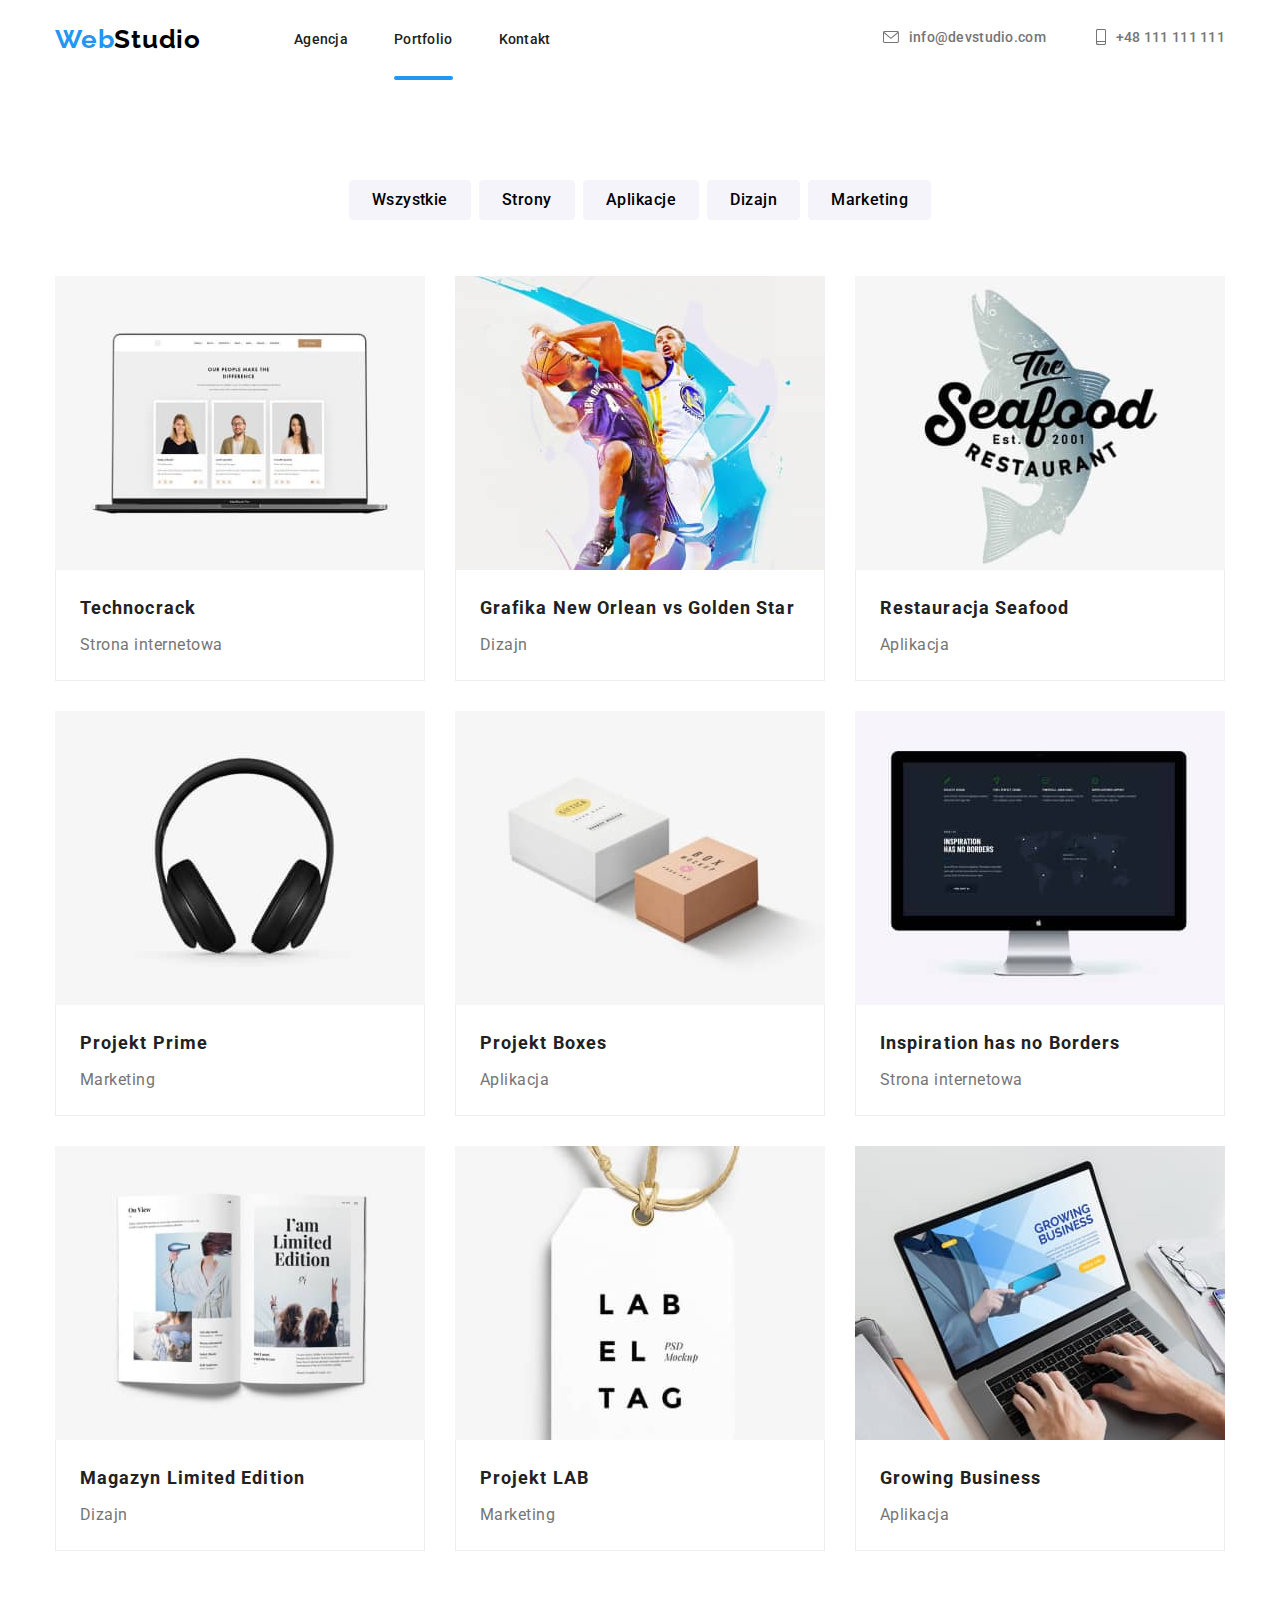
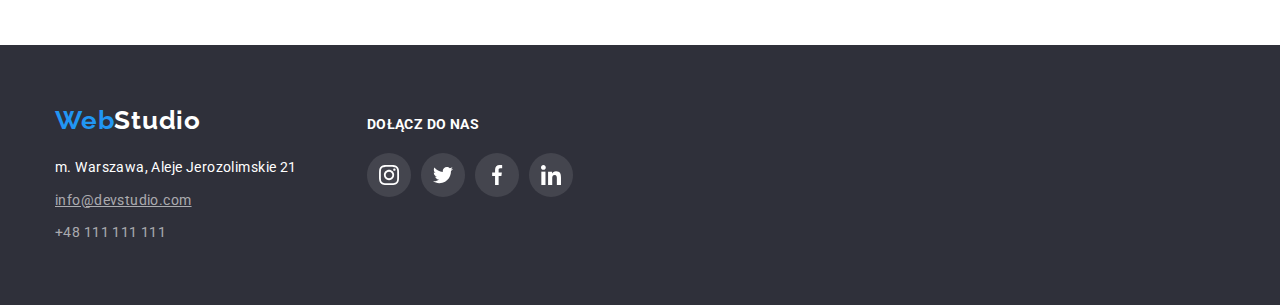
==== portfolio.html @ 08f88b11 "First step" ====
<!DOCTYPE html>
<html lang="pl">
<head>
    <meta charset="UTF-8">
    <meta http-equiv="X-UA-Compatible" content="IE=edge">
    <meta name="viewport" content="width=device-width, initial-scale=1.0">
    <title>Portfolio</title>
    <link rel="preconnect" href="https://fonts.googleapis.com">
<link rel="preconnect" href="https://fonts.gstatic.com" crossorigin>
<link href="https://fonts.googleapis.com/css2?family=Raleway:wght@700&family=Roboto:wght@400;500;700;900&display=swap" rel="stylesheet"> 
<link rel="stylesheet" href="https://cdnjs.cloudflare.com/ajax/libs/modern-normalize/1.1.0/modern-normalize.min.css">
    <link rel="stylesheet" href="./css/styles.css"/>
</head>
<body>
    <header class="headering">
        <div class="container wrapper-1">
        <nav class="wrapper-15">
         <a class="logo" href="./index.html">
            <span class="web">Web</span><span class="studio">Studio</span></a>
            <ul class="list nav-list-1">
                <li><a class="navigation" href="./index.html">Agencja</a></li>
                <li><a class="navigation portfolio" href="./portfolio.html">Portfolio</a></li>
                <li><a class="navigation" href="#">Kontakt</a></li>
            </ul>
        </nav>
            <ul class="list nav-list-2">
            <li>
                <a class="kontakt" href="mailto:info@devstudio.com"><svg class="kontakt-icon" width="16" height="12">
                <use href="./images/icons.svg#icon-envelope"></use></svg>info@devstudio.com</a></li>
            <li>
                <a class="kontakt" href="tel:+48111111111"><svg class="kontakt-icon" width="10" height="16">
                <use href="./images/icons.svg#icon-smartphone"></use></svg>+48 111 111 111</a></li>
            </ul></div>
        
    </header>

    <main>
        <section class="section button-menu-list">
            <div class="container">
            <h2 class="invisible">menu-list-1</h2>
            <ul class="list button-list-2">
                <li><button class="button-2"type="button">Wszystkie</button></li>
                <li><button class="button-2"type="button">Strony</button></li>
                <li><button class="button-2"type="button">Aplikacje</button></li>
                <li><button class="button-2"type="button">Dizajn</button></li>
                <li><button class="button-2"type="button">Marketing</button></li>
            </ul></div>
        </section>
        <section class="section portfolio-section">
            <div class="container">
            <h2 class="invisible">portfolio-list</h2>
            <ul class="list portfolio-list-1">
                <li><div class="picture-1">
                    <div class="technocrack-box">
                    <img class="picture-1-1" src="./images/img11.jpg"
                    alt="Ekran komputera"
                    width="370"
                    height="294"/>
                    <div class="technocrack">
                        <p class="technocrack-text">Technocrack jest popularną platformą wykorzystywaną do 
                        rozpowszechniania koronawirusa. Firmy wykorzystują tę platformę 
                        do celów szpiegowskich i ataków na niezabezpieczone serwery konkurencji</p>
                    </div></div>
                    <div class="portfolio-name-2">
                    <h3 class="name-2">Technocrack</h3>
                    <p class="position-2">Strona internetowa</p></div></div>
                </li>
                <li><div class="picture-1">
                    <div class="technocrack-box">
                    <img class="picture-1-1" src="./images/img12.jpg"
                    alt="Pojedynek koszykarski"
                    width="370"
                    height="294"/>
                    <div class="technocrack">
                        <p class="technocrack-text">Technocrack jest popularną platformą wykorzystywaną do 
                        rozpowszechniania koronawirusa. Firmy wykorzystują tę platformę 
                        do celów szpiegowskich i ataków na niezabezpieczone serwery konkurencji</p>
                    </div></div>
                    <div class="portfolio-name-2">
                    <h3 class="name-2">Grafika New Orlean vs Golden Star</h3>
                    <p class="position-2">Dizajn</p></div></div>
                </li>
                <li><div class="picture-1">
                    <div class="technocrack-box">
                    <img class="picture-1-1"src="./images/img13.jpg"
                    alt="Logo rybnej restauracji"
                    width="370"
                    height="294"/>
                    <div class="technocrack">
                        <p class="technocrack-text">Technocrack jest popularną platformą wykorzystywaną do 
                        rozpowszechniania koronawirusa. Firmy wykorzystują tę platformę 
                        do celów szpiegowskich i ataków na niezabezpieczone serwery konkurencji</p>
                    </div></div>
                    <div class="portfolio-name-2">
                    <h3 class="name-2">Restauracja Seafood</h3>
                    <p class="position-2">Aplikacja</p></div></div>
                </li>
                <li><div class="picture-1">
                    <div class="technocrack-box">
                    <img class="picture-1-1" src="./images/img14.jpg"
                    alt="Słuchawki"
                    width="370"
                    height="294"/>
                    <div class="technocrack">
                        <p class="technocrack-text">Technocrack jest popularną platformą wykorzystywaną do 
                        rozpowszechniania koronawirusa. Firmy wykorzystują tę platformę 
                        do celów szpiegowskich i ataków na niezabezpieczone serwery konkurencji</p>
                    </div></div>
                    <div class="portfolio-name-2">
                    <h3 class="name-2">Projekt Prime</h3>
                    <p class="position-2">Marketing</p></div></div>
                </li>
                <li><div class="picture-1">
                    <div class="technocrack-box">
                    <img class="picture-1-1" src="./images/img15.jpg"
                    alt="Dwa kartony"
                    width="370"
                    height="294"/>
                    <div class="technocrack">
                        <p class="technocrack-text">Technocrack jest popularną platformą wykorzystywaną do 
                        rozpowszechniania koronawirusa. Firmy wykorzystują tę platformę 
                        do celów szpiegowskich i ataków na niezabezpieczone serwery konkurencji</p>
                    </div></div>
                    <div class="portfolio-name-2">
                    <h3 class="name-2">Projekt Boxes</h3>
                    <p class="position-2">Aplikacja</p></div></div>
                </li>
                <li><div class="picture-1">
                    <div class="technocrack-box">
                    <img class="picture-1-1" src="./images/img16.jpg"
                    alt="Monitor"
                    width="370"
                    height="294"/>
                    <div class="technocrack">
                        <p class="technocrack-text">Technocrack jest popularną platformą wykorzystywaną do 
                        rozpowszechniania koronawirusa. Firmy wykorzystują tę platformę 
                        do celów szpiegowskich i ataków na niezabezpieczone serwery konkurencji</p>
                    </div></div>
                    <div class="portfolio-name-2">
                    <h3 class="name-2">Inspiration has no Borders</h3>
                    <p class="position-2">Strona internetowa</p></div></div>
                </li>
                <li><div class="picture-1">
                    <div class="technocrack-box">
                    <img class="picture-1-1"src="./images/img17.jpg"
                    alt="Dwie strony czasopisma"
                    width="370"
                    height="294"/>
                    <div class="technocrack">
                        <p class="technocrack-text">Technocrack jest popularną platformą wykorzystywaną do 
                        rozpowszechniania koronawirusa. Firmy wykorzystują tę platformę 
                        do celów szpiegowskich i ataków na niezabezpieczone serwery konkurencji</p>
                    </div></div>
                    <div class="portfolio-name-2">
                    <h3 class="name-2">Magazyn Limited Edition</h3>
                    <p class="position-2">Dizajn</p></div></div>
                </li>
                <li><div class="picture-1">
                    <div class="technocrack-box">
                    <img class="picture-1-1" src="./images/img18.jpg"
                    alt="Zawieszka Projektu Lab"
                    width="370"
                    height="294"/>
                    <div class="technocrack">
                        <p class="technocrack-text">Technocrack jest popularną platformą wykorzystywaną do 
                        rozpowszechniania koronawirusa. Firmy wykorzystują tę platformę 
                        do celów szpiegowskich i ataków na niezabezpieczone serwery konkurencji</p>
                    </div></div>
                    <div class="portfolio-name-2">
                    <h3 class="name-2">Projekt LAB</h3>
                    <p class="position-2">Marketing</p></div></div>
                </li>
                <li><div class="picture-1">
                    <div class="technocrack-box">
                    <img class="picture-1-1" src="./images/img19.jpg"
                    alt="Praca przy laptopie"
                    width="370"
                    height="294"/>
                    <div class="technocrack">
                        <p class="technocrack-text">Technocrack jest popularną platformą wykorzystywaną do 
                        rozpowszechniania koronawirusa. Firmy wykorzystują tę platformę 
                        do celów szpiegowskich i ataków na niezabezpieczone serwery konkurencji</p>
                    </div></div>
                    <div class="portfolio-name-2">
                    <h3 class="name-2">Growing Business</h3>
                    <p class="position-2">Aplikacja</p></div></div>
                </li>
            </ul></div>
        </section>
    </main>

    <footer class="theme tcity-nav">
        <div class="container theme-container">
            <div>
        <a class="logo-12" href="./index.html">
            <span class="web">Web</span><span class="studio-2">Studio</span></a>
        
        <address>
        <p class="navigation-2 city">m. Warszawa, Aleje Jerozolimskie 21</p>
        <ul class="list"><div class="navigation-city-1">
            <li><a class="navigation-2 city-1 different" href="mailto:info@devstudio.com">info@devstudio.com</a></li>
            <li><a class="navigation-2 city-1" href="tel:+48111111111">+48 111 111 111</a></li></div>
        </ul>
        </address></div>
        <div>
            <h3 class="join">Dołącz do nas</h3>
            <ul class="list join-icon ">
                <li>
                    <a class="join-us-icon"> <svg widith="20" height="20">
                    <use href="./images/icons.svg#icon-instagram2"></use>
                    </svg></a>
                </li>
                <li>
                  <a class="join-us-icon"> <svg widith="20" height="20">
                        <use href="./images/icons.svg#icon-twitter1"></use>
                    </svg></a>  
                </li>
                <li>
                    <a class="join-us-icon"> <svg widith="20" height="20">
                        <use href="./images/icons.svg#icon-facebook1"></use>
                    </svg></a>
                </li>
                <li>
                    <a class="join-us-icon"> <svg widith="20" height="20">
                        <use href="./images/icons.svg#icon-linkedin1"></use>
                    </svg></a>
                </li>
            </ul>
        </div>
    </div>
    </footer>

</body>
</html>
---- css/styles.css ----
*,
*::before,
*::after {
  box-sizing: border-box;}

  *{
  margin:0;
  padding:0;
  }

h1, h2, h2, p, ul{
margin: 0;
border: 0;
padding: 0;
font-size: 100%;
}

body{
    font-family: 'Roboto', sans-serif, 'Raleway', sans-serif;
    color:#212121;
}

:root {
    --brand-color:#2196F3;
    --primary-color: #ffffff;
    --icon-color: #AFB1B8;
}
.container{
width: 100%;
max-width: 1200px;
padding: 0 15px;
margin:0 auto;
}
.section{
padding-top: 94px;
padding-bottom: 94px;
}

.headering{
background-color:var(--primary-color);
display:flex;
padding-top: 24px;
padding-bottom: 25px;
}

.logo{
text-decoration: none;
display: block;
}
.web{
font-family: 'Raleway', sans-serif;
font-size: 26px ;
font-weight: 700 ;
color: var(--brand-color);
line-height: 1.2;
letter-spacing: 0.03em;
text-align: left;
}

.studio{
font-family: 'Raleway', sans-serif;
font-weight: 700;
font-size: 26px;
line-height: 1.2;
letter-spacing: 0.03em;
text-align: left;
color:#000000;
}
.wrapper-1{
display:flex;
align-items: center;
justify-content: space-between;
}
.wrapper-15{
display:flex;
align-items: center;
gap:93px;
}

.nav-list-1{
display:flex;
list-style: none;
gap: 46px;
}

.kontakt-icon{
fill:rgba(117, 117, 117, 1);
transition: fill 250ms cubic-bezier(0.4, 0, 0.2, 1);
}

.nav-list-2{
display:flex;
gap: 50px; 
}

.studio-2{
font-family: 'Raleway', sans-serif;
color: var(--primary-color);
font-weight: 700;
font-size: 26px;
line-height: 1.2;
letter-spacing: 0.03em;
text-align: left;
}

.list {
list-style-type: none;

}

.navigation{
font-weight: 500;
font-size: 14px;
line-height: 1.15;
letter-spacing: 0.02em;
text-decoration: none;
color:#212121
}

.navigation:hover, .navigation:focus,
.kontakt:hover, .kontakt:focus{
color: var(--brand-color);
}

.kontakt:hover, .kontakt:focus-within{
color: var(--brand-color);
}

.kontakt:hover .kontakt-icon,
.kontakt:focus-within .kontakt-icon{
 fill: var(--brand-color); 
}

.kontakt{
font-weight: 500;
font-size: 14px;
line-height: 1.15;
letter-spacing: 0.02em;
text-decoration: none;
color: #757575;
display:inline-flex;
gap:10px;
align-items: center;
transition:color 250ms cubic-bezier(0.4, 0, 0.2, 1);
}

.agency, .portfolio{
position:relative;
transition: color 250ms cubic-bezier(0.4, 0, 0.2, 1);
}

.agency::after, .portfolio::after{
  content:"";
  position:absolute;
  height: 4px;
  background-color: var(--brand-color);
  width: 100%;
  border-radius: 2px;
  bottom: -33px;
  left:0;

}
.theme{
background-color:#2F303A;
padding-top:200px;
padding-bottom: 200px;
}

.theme-button{
display:flex;
justify-content: center;
align-items: center;
flex-direction: column;
gap:30px;
}

.theme-button-1{
background-image: linear-gradient(rgba(47, 48, 58, 0.4), rgba(255, 255, 255, 0)), url("../images/foto20.jpg");
background-size: cover;
background-repeat: no-repeat;
}

.theme-1{
font-weight: 900;
font-size: 44px;
line-height: 1.36;
text-align: center;
letter-spacing: 0.06em;
color: var(--primary-color);  
max-width:696px;
}

.button-1{
background-color: var(--brand-color);
display: block;
font-family: inherit;
border: 2px solid var(--brand-color);
color: var(--primary-color);
border-radius: 4px;
font-weight: 700;
font-size: 16px;
line-height: 1.87;
letter-spacing: 0.06em;
cursor: pointer;
align-items: center;
text-align:center;
padding:10px 41px 10px 42px;
}

.invisible{
display:none;
}

.lorem1{
font-size: 14px;
line-height: 1.14;
letter-spacing: 0.03em;
margin-bottom: 10px;
}

.lorem2{
font-size: 14px;
line-height: 1.7;
letter-spacing: 0.03em;
color: #757575;
}
.lorem-list{
display:flex;
align-items: center;
justify-content: space-between;
gap:30px;
}

.lorem-list-1{
padding-bottom:0px;
}
.lorem-list-icon{
  background-color: #F5F4FA;
  padding: 25px 100px;
  margin-bottom:30px;
  
}
.part-1{
font-size: 36px;
line-height: 1.12;
text-align: center;
letter-spacing: 0.03em;
display:block;
margin-bottom: 50px;
}

.list-part-1{
display:flex;
align-items: center;
justify-content: space-between;
gap: 15px;
}

.box-list{
position:relative;
}

.box-img{
  display:block;
}

.box-part-1{
position:absolute;
width:100%;
height: 70px;
background-color:rgba(47, 48, 58, 0.8);
transform:translateY(-100%);
display:flex;
justify-content: center;
align-items: center;
}

.box-part-1-text{
font-size: 14px;
line-height: 1.14;
text-align: center;
letter-spacing: 0.03em;
text-transform: uppercase;
color:var(--primary-color);
}

.wrapper-2{
background-color: #F5F4FA; 
height: 708px;

}

.list-part-2{
display:flex;
align-items: center;
justify-content: space-between;
gap: 30px;

}
.our-team{
padding-top:94px;
}

.pictures-3{
background-color: #ffffff;
box-shadow: 0px 1px 3px rgba(0, 0, 0, 0.12), 0px 1px 1px rgba(0, 0, 0, 0.14), 0px 2px 1px rgba(0, 0, 0, 0.2);
border-radius: 0px 0px 4px 4px;
}

.name-position{
display:flex;
flex-direction: column;
text-align: center;
padding-top:30px;
padding-bottom: 16px;
gap:10px;
}

.name{
font-weight: 500;
font-size: 16px;
line-height: 1.19;
letter-spacing: 0.03em;
}

.position-1{
font-size: 16px;
line-height: 1.19;
letter-spacing: 0.03em;
color: #757575;
}


.our-team-icon {
 display: flex; 
 gap: 10px;
 align-items: center;
 justify-content: center;
 padding-bottom: 30px;
}

.team-icon-list{
 display:flex;
 align-items: center;
 justify-content: center;
 width: 44px;
 height: 44px;
 border-radius: 50%;
fill: var(--icon-color);
transition:fill 250ms cubic-bezier(.4, 0, 0.2, 1);
background-color: var(--primary-color);
transition: background-color 250ms cubic-bezier(0.4, 0, 0.2, 1);
}

.team-icon-list:hover, .team-icon-list:focus{
  fill:var(--primary-color);
  background-color: var(--brand-color);
}

.customer-list{
  display:flex;
  text-align: center;
  gap:30px;
}
.customers-1{
font-size: 36px;
line-height: 1.17;
text-align: center;
letter-spacing: 0.03em;
margin-bottom:50px;
}
.customer-icon{
  padding:16px 32px;
  fill: var(--icon-color);
  border: 1px solid var(--icon-color);
  border-radius: 4px;
  transition:fill 250ms cubic-bezier(0.4, 0, 0.2, 1),
  border 250ms cubic-bezier(0.4, 0, 0.2, 1);
}
.customer-icon:focus, 
.customer-icon:hover{
cursor:pointer;
border:1px solid var(--brand-color);
border-radius: 4px;
fill: var(--brand-color);
}

.button-2{
background-color:#F5F4FA ;
font-family: inherit;
border: 1px solid #F5F4FA;
font-family: inherit;
text-align: center;
border-radius: 4px;
font-weight: 500;
font-size: 16px;
line-height: 1.62;
letter-spacing: 0.03em;
cursor: pointer;  
padding:6px 22px;
transition:background-color 250ms cubic-bezier(.4, 0, 0.2, 1),
color 250ms cubic-bezier(.4, 0, 0.2, 1);
}

.button-list-2{
display: flex;
align-items: center;
justify-content: space-between;
justify-content: center; 
gap: 8px;
}

.button-2:hover, .button-2:focus{
background-color: var(--brand-color);
color:var(--primary-color);
box-shadow: 0px 2px 2px 0px rgba(0, 0, 0, 0.12), 0px 1px 2px 0px rgba(0, 0, 0, 0.08),
0px 3px 1px 0px rgba(0, 0, 0, 0.1);
border: 1px solid var(--brand-color);
} 

.button-menu-list{
margin-top:6px;
padding-bottom:0px;
margin-bottom:56px;
}
.name-2{
font-size: 18px;
line-height: 2;
letter-spacing: 0.06em;
text-align: left;
padding-top:20px;
padding-bottom: 4px;
}

.position-2{
font-size: 16px;
line-height: 1.87;
letter-spacing: 0.03em;
color: #757575;
text-align: left;
padding-bottom: 20px;
}

.portfolio-section{
padding-top:0px;
}
.portfolio-list-1{
display: flex;
align-items:center;
justify-content: space-between;
flex-wrap: wrap;
flex-direction: row;
gap: 30px;
}

.picture-1{
flex-basis: calc((100%-60px)/3);
}
.picture-1:hover{
  box-shadow: 1px 4px 6px 0px rgba(0, 0, 0, 0.16), 0px 4px 4px 0px rgba(0, 0, 0, 0.06),
  0px 1px 1px 0px rgba(0, 0, 0, 0.12);
}

.picture-1-1{
  display:block;
}

.portfolio-name-2{
border-bottom: 1px solid #EEEEEE;
border-left: 1px solid #EEEEEE;
border-right: 1px solid #EEEEEE;
padding-left: 24px;
padding-right:24px;
}
.technocrack-box{
  width: 370px;
  height:294px;
  position:relative;
  overflow: hidden;
}

.technocrack{
position:absolute;
width:100%;
height:100%;
background-color: rgba(33, 150, 243, 0.9);;
transform: translateY(100%);
transition: transform 250ms cubic-bezier(0.4, 0, 0.2, 1);
}

.technocrack-text{
font-weight: 400;
font-size: 18px;
line-height: 1.55;
letter-spacing: 0.03em;
color:var(--primary-color);
padding:49px 45px 49px 24px;
}

.picture-1:hover .technocrack{
  transform: translateY(-100%);
}

.navigation-2{
font-style: normal;
font-size: 14px;
line-height: 1.7;
letter-spacing: 0.03em;
text-decoration: none;
}
.city{
color:var(--primary-color);
padding-top:20px;
padding-bottom:9px;
}
.city-1 {
color:rgba(255, 255, 255, 0.6);
}
.city-1:hover, .city-1:focus{
color: var(--brand-color);
}
.different{
text-decoration-line: underline;
}

.tcity-nav{
padding-top:60px;
padding-bottom: 60px;
display: flex;
}

.logo-12{
text-decoration: none;
display: block;
width: 115px;
height: 31px;
padding-bottom:20px;
}

.navigation-city-1{
display:flex;
flex-direction: column;
gap:9px;
}
 
.join{
font-weight: 700;
font-size: 14px;
line-height: 1.14;
letter-spacing: 0.03em;
text-transform: uppercase;
color: var(--primary-color);
margin-bottom: 20px;
padding-top: 12px;
}

.join-icon{
display: flex;
gap:10px;
}

.join-us-icon{
 display:flex;
 align-items: center;
 justify-content: center;
 width: 44px;
 height: 44px;
 border-radius: 50%;
background-color: rgba(255, 255, 255, 0.1);
fill: var(--primary-color);
transition: background-color 250ms cubic-bezier(0.4, 0, 0.2, 1);
}

.join-us-icon:hover, .join-us-icon:focus{
background-color: var(--brand-color);
}
.theme-container{
display: flex;
gap:70px;
}

.newsletter{
font-weight: 700;
font-size: 14px;
line-height: 1.14;
letter-spacing: 0.03em;
text-transform: uppercase;
color: #FFFFFF;
}

.send-text{
font-weight: 700;
font-size: 16px;
line-height: 1.87;
letter-spacing: 0.06em;
color: #FFFFFF;
padding:10px 24px 10px 42px;
}

.send-icon{
  fill:#ffffff;
  padding-right: 28px;
 
}


.newsletter-button{
background-color: var(--brand-color);
display:flex;
align-items: center;
text-align: center;
cursor:pointer;
width: 200px;
height: 50px;
}

.is-hidden{
  pointer-events: none;
  visibility: hidden;
  opacity:0;
  transform:translateX(-50%) translateY(-50%) scale(0) rotate(0deg) skew(40deg, 40deg);
}

.backdrop{
  position:fixed;
  width: 100%;
  height: 100%;
  background-color: rgba(0, 0, 0, 0.2);
  display:flex;
  justify-content: center;
  align-items: center;
  top:0;
  left: 0;
}
.modal{
  margin:0;
  width:528px;
  height: 581px;
  background: var(--primary-color);
  border-radius: 4px;
  box-shadow:0px 1px 3px rgba(0, 0, 0, 0.12), 0px 1px 1px rgba(0, 0, 0, 0.14), 0px 2px 1px rgba(0, 0, 0, 0.12);
  transform: translate(-50% -50%);
  opacity:inherit;
  visibility: inherit;
  transition-property: visibility, opacity;
  transition-duration: 250ms;
  transition-timing-function: cubic-bezier(0.4, 0, 0.2, 1);
  position: relative;
}
.close-btn{
  position: absolute;
  top: 8px;
  right: 8px;
  width:30px;
  height:30px;
  background-color: var(--primary-color);
  border: 1px solid rgba(0, 0, 0, 0.1);
  border-radius: 50%;
  cursor: pointer;
  margin:auto;
  padding:0;
}
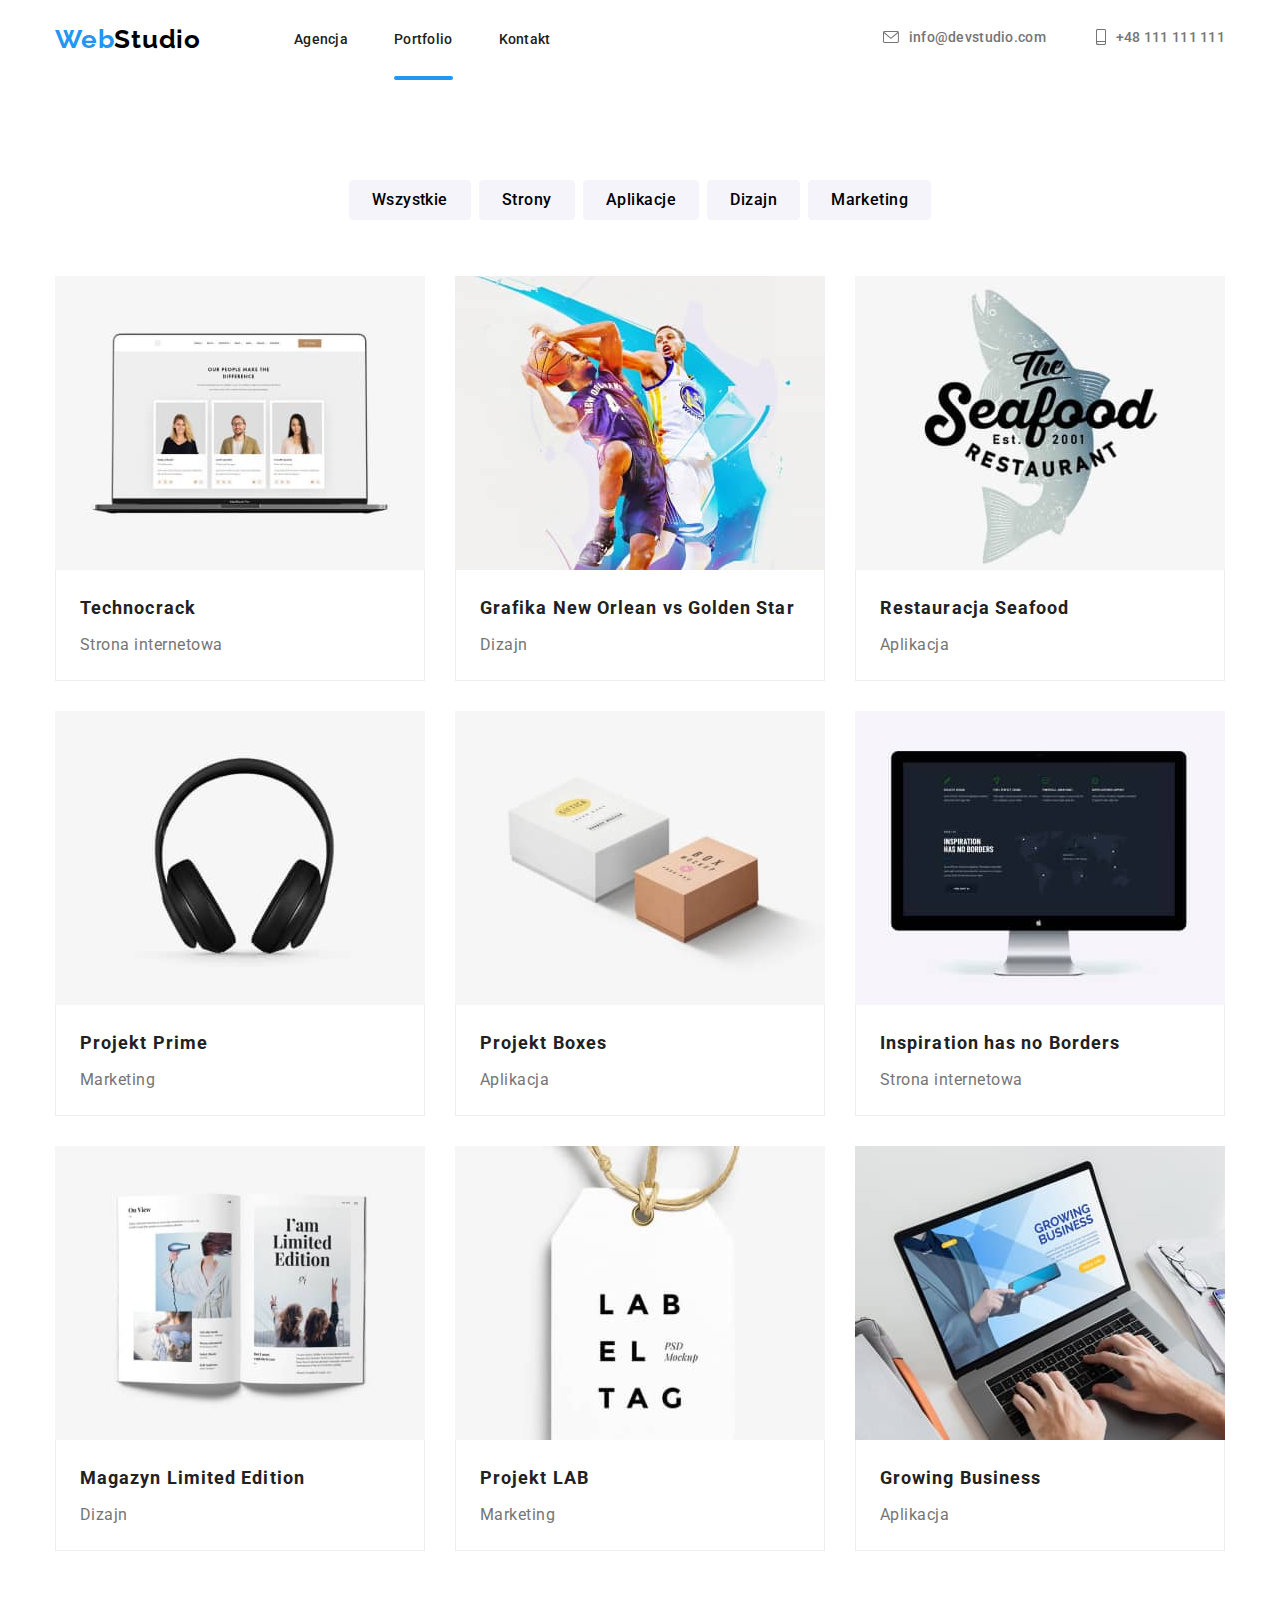
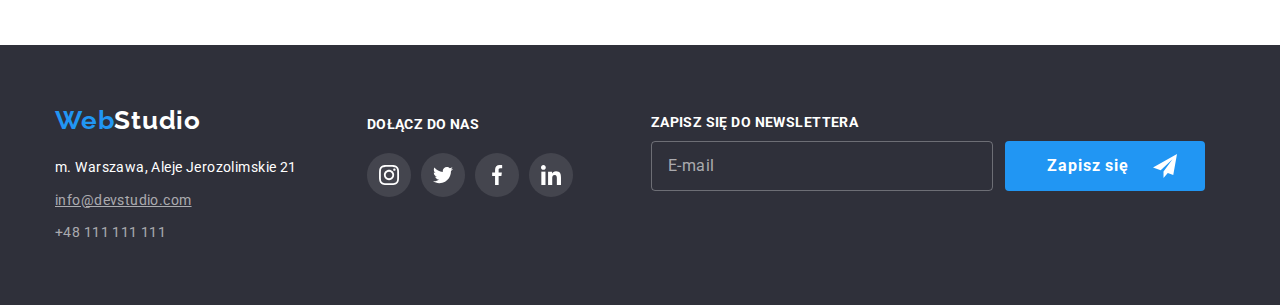
==== commit bc399f57: "just vector" ====
--- a/portfolio.html
+++ b/portfolio.html
@@ -227,8 +227,15 @@
                 </li>
             </ul>
         </div>
+        <form class="form-1">
+        <label class="newsletter" for="email">zapisz się do newslettera</label>
+        <div class="form-2"><input class="send-input" type="email" id="name" placeholder="E-mail"/>
+        <button class="newsletter-button" type="submit">Zapisz się
+            <svg class="send-icon-news" width="24" height="24">
+            <use href="./images/icons.svg#icon-send"></use>
+        </svg></button></div>
+    </form>
     </div>
     </footer>
-
 </body>
 </html>--- a/css/styles.css
+++ b/css/styles.css
@@ -579,6 +579,30 @@
 gap:70px;
 }
 
+.form-1{
+margin-top:10px;
+margin-left: 8px;
+}
+
+.send-input{
+background-color: transparent;
+border-radius: 4px;
+border:1px solid rgba(255, 255, 255, 0.3);
+color:var(--primary-color);
+width: 342px;
+height: 50px;
+padding-left:16px;
+}
+
+.send-input::placeholder{
+font-weight: 400;
+font-size: 16px;
+line-height: 1.25;
+letter-spacing: 0.03em;
+color: rgba(255, 255, 255, 0.6);
+
+}
+
 .newsletter{
 font-weight: 700;
 font-size: 14px;
@@ -586,32 +610,34 @@
 letter-spacing: 0.03em;
 text-transform: uppercase;
 color: #FFFFFF;
-}
-
-.send-text{
+padding-bottom:10px;
+display: flex;
+}
+
+.form-2{
+  display:flex;
+  gap:12px;
+}
+
+.send-icon-news{
+  fill:var(--primary-color);
+}
+
+
+.newsletter-button{
+background-color: var(--brand-color);
+color:var(--primary-color);
+cursor:pointer;
+border:0;
+border-radius: 4px;
 font-weight: 700;
 font-size: 16px;
 line-height: 1.87;
 letter-spacing: 0.06em;
-color: #FFFFFF;
-padding:10px 24px 10px 42px;
-}
-
-.send-icon{
-  fill:#ffffff;
-  padding-right: 28px;
- 
-}
-
-
-.newsletter-button{
-background-color: var(--brand-color);
-display:flex;
-align-items: center;
-text-align: center;
-cursor:pointer;
-width: 200px;
-height: 50px;
+display:flex;
+align-items:center;
+padding:10px 28px 10px 42px;
+gap:24px;
 }
 
 .is-hidden{
@@ -635,7 +661,6 @@
 .modal{
   margin:0;
   width:528px;
-  height: 581px;
   background: var(--primary-color);
   border-radius: 4px;
   box-shadow:0px 1px 3px rgba(0, 0, 0, 0.12), 0px 1px 1px rgba(0, 0, 0, 0.14), 0px 2px 1px rgba(0, 0, 0, 0.12);
@@ -661,3 +686,188 @@
   padding:0;
 }
 
+.modal-form{
+padding-inline:40px;
+}
+
+.modal-title{
+font-size: 20px;
+line-height: 1.15;
+text-align: center;
+letter-spacing: 0.03em;
+margin-top:40px;
+margin-bottom:12px;
+}
+
+.fieldset{
+display: flex;
+position: relative;
+width: 100%;
+height: 100%;
+border-radius: 4px;
+margin-block: 28px;
+border-color: rgba(33, 33, 33, 0.2);
+}
+
+.modal-form .label{
+position: absolute;
+top:-20px;
+}
+
+.label{
+font-weight: 400;
+font-size: 12px;
+line-height: 1.17;
+letter-spacing: 0.01em;
+color: #757575;
+}
+
+.modalicon{
+position: absolute;
+top: 14px;
+left: 15px;
+fill: #212121;
+}
+
+.modal-form .input{
+border: 0;
+margin-left: 40px;
+background-color: transparent;
+font-family: Roboto;
+font-Weight: 400;
+font-Size: 16px;
+line-height: 20px;
+width: 200px;}
+
+.input{
+padding-top: 10px;
+padding-bottom: 10px;
+}
+
+.fieldset:focus-within{
+  border-color:var(--brand-color);
+  transition-duration: 250ms;
+transition-timing-function: cubic-bezier(0.4, 0, 0.2, 1);
+}
+.fieldset:focus-within .modalicon{
+  fill:var(--brand-color);
+  transition-duration: 250ms;
+  transition-timing-function: cubic-bezier(0.4, 0, 0.2, 1);
+}
+
+.fieldset-1{
+display: flex;
+position: relative;
+width: 100%;
+height: 100%;
+border-radius: 4px;
+margin-block: 28px;
+border-color: rgba(33, 33, 33, 0.2);
+}
+
+.label-1{
+position: absolute;
+top: -20px;
+font-weight: 400;
+font-size: 12px;
+line-height: 14px;
+letter-spacing: 0.01em;
+color: #757575;
+}
+.modal-form .comment{
+border: 0;
+background-color: transparent;
+width: 100%;
+padding-left: 16px;
+padding-right: 16px;
+padding-top: 12px;
+resize: none;
+position: relative;
+}
+
+.comment::placeholder{
+font-weight: 400;
+font-size: 12px;
+Line-height: 1.17px;
+letter-spacing: 0.01em;
+color: rgba(117, 117, 117, 0.5);
+}
+
+.fieldset-1:focus-within{
+border-color:var(--brand-color);
+transition-duration: 250ms;
+transition-timing-function: cubic-bezier(0.4, 0, 0.2, 1);
+}
+
+.checked-label{
+font-weight: 400;
+font-size: 14px;
+line-height: 24px;
+letter-spacing: 0.03em;
+color: #757575;
+position: relative;
+
+}
+
+.checked-label::before{
+  display:inline-block;
+  content:"";
+  width:16px;
+  height:15px;
+  border: 2px solid #212121;
+  border-radius:4px;
+  box-shadow: 0px 1px 3px rgba(0, 0, 0, 0.12), 0px 1px 1px rgba(0, 0, 0, 0.14), 
+  0px 2px 1px rgba(0, 0, 0, 0.2);
+  margin-right: 7px;
+}
+
+.checked-box:checked + .checked-label::before{
+border: none;
+background-color: var(--brand-color);
+transition-duration: 250ms;
+transition-timing-function: cubic-bezier(0.4, 0, 0.2, 1);
+
+}
+
+.checked-box{
+position: absolute !important;
+clip:rect(1px 1px 1px 1px);
+clip:rect(1px, 1px, 1px, 1px);
+padding:0 !important;
+border:0 !important;
+height:1px !important;
+width:1px !important;
+overflow:hidden;
+}
+
+.comment-button{
+border: 1px solid rgba(255, 255, 255, 0.3);
+background-color:var(--brand-color);
+border-radius: 4px;
+color: var(--primary-color);
+font-Weight: 700;
+font-Size: 16px;
+Line-height: 30px;
+display: flex;
+align-items: center;
+margin: 0 auto;
+cursor: pointer;
+padding-left: 76px;
+padding-right: 76px;
+padding-top: 10px;
+padding-bottom: 10px;
+margin-bottom: 40px;
+margin-top:30px;
+}
+
+.vector-12{
+  z-index: -1;
+  opacity:0;
+  position:absolute;
+  top:-0.15px;
+  left:1.2px;
+}
+.checkvec{
+position:relative;
+}
+.checked-box:checked